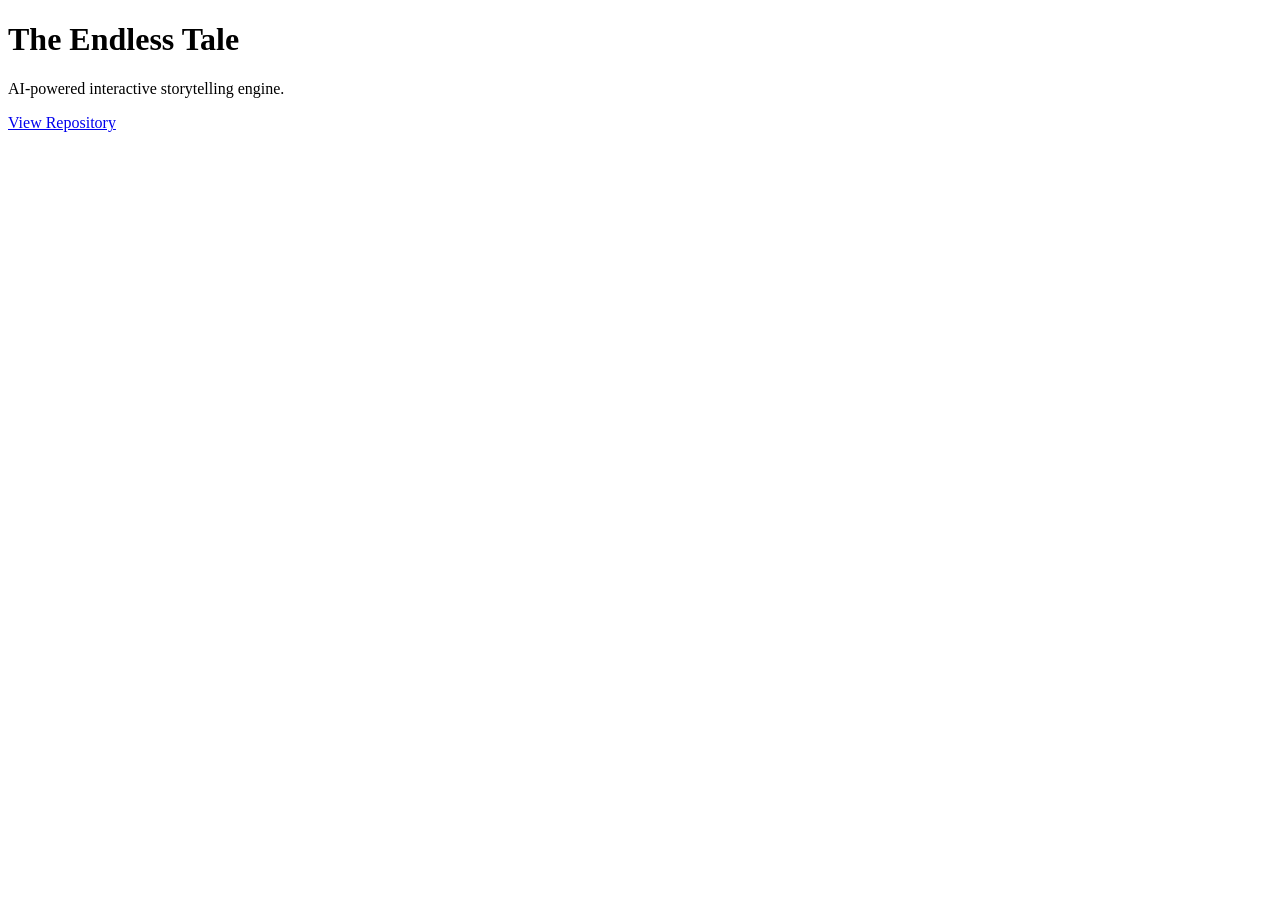
==== docs/index.html @ 94c55a2d "Some doc updates" ====
<!DOCTYPE html>
<html>
<head>
    <meta charset="UTF-8">
    <title>The Endless Tale</title>
    <meta name="google-site-verification" content="d94117fd30831cd6" />
</head>
<body>
    <h1>The Endless Tale</h1>
    <p>AI-powered interactive storytelling engine.</p>

    <p>
        <a href="https://github.com/Jit-Roy/The-Endless-Tale">
            View Repository
        </a>
    </p>
</body>
</html>
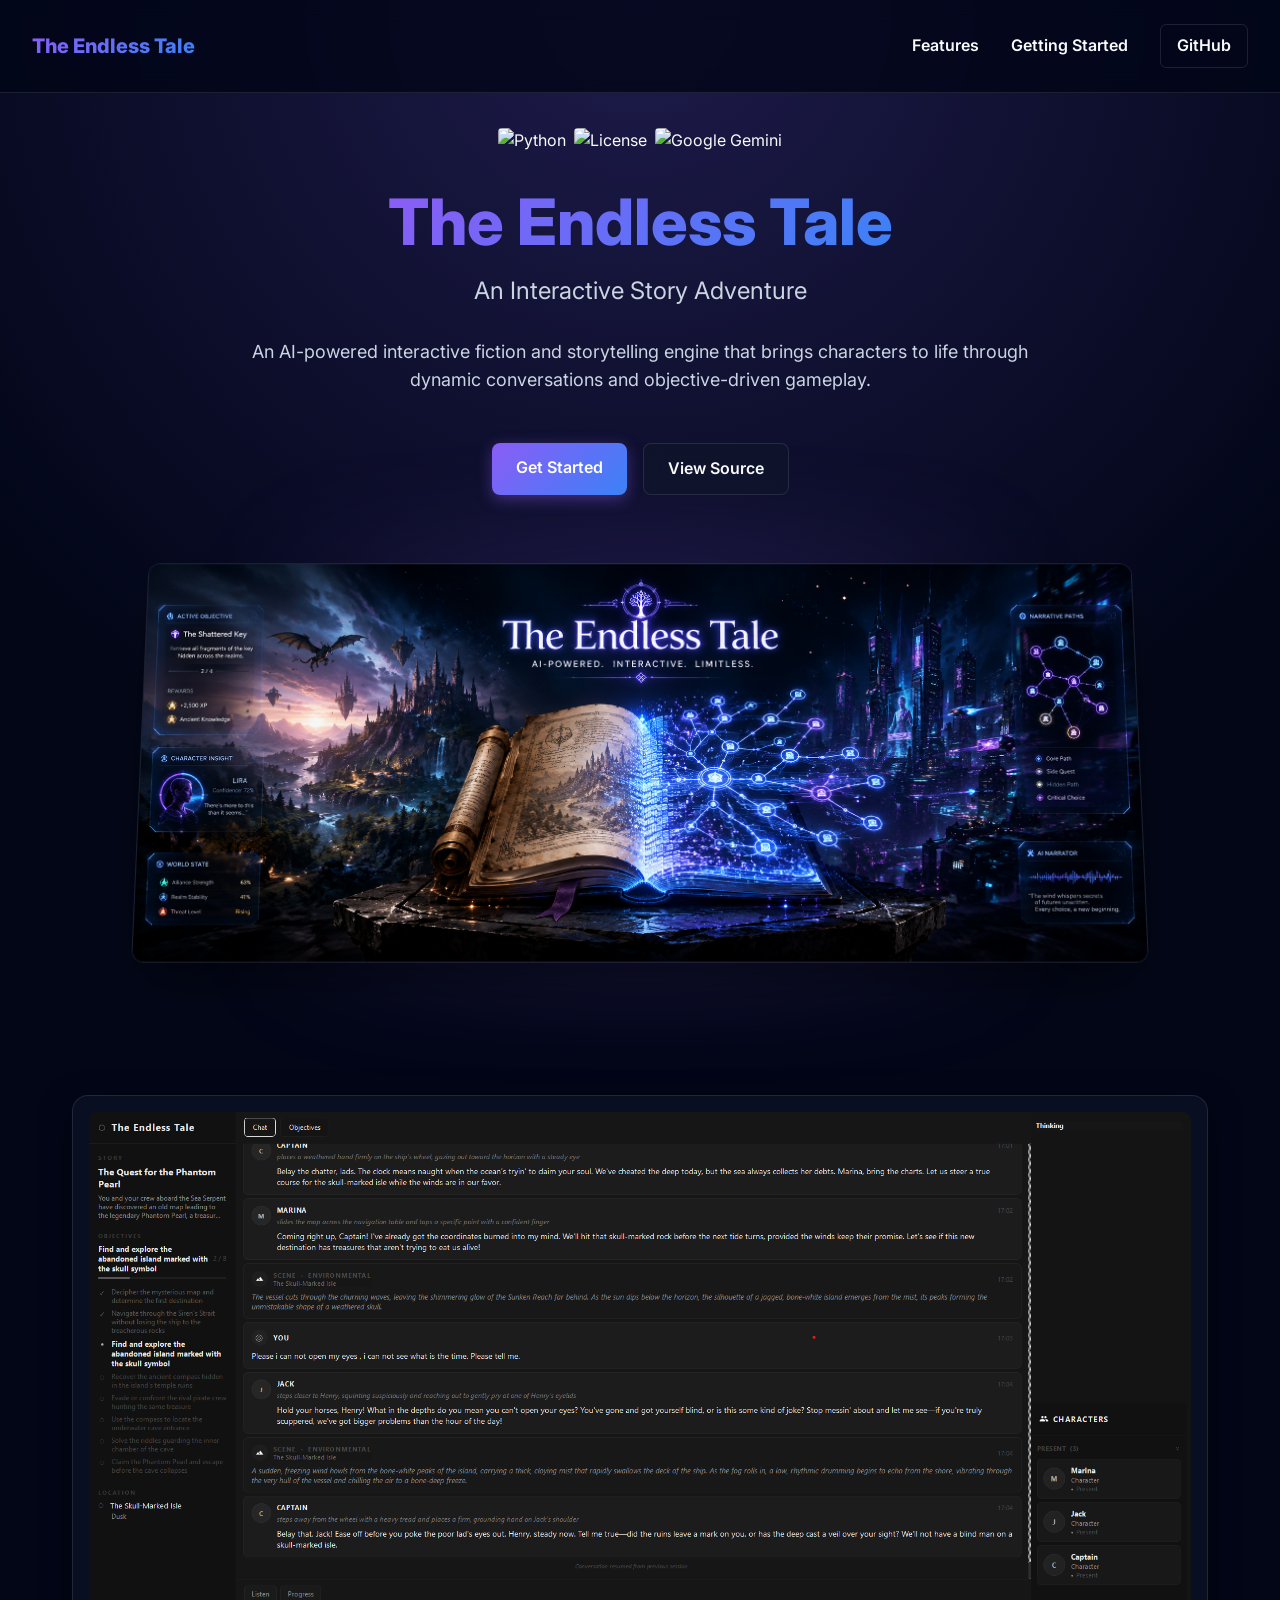
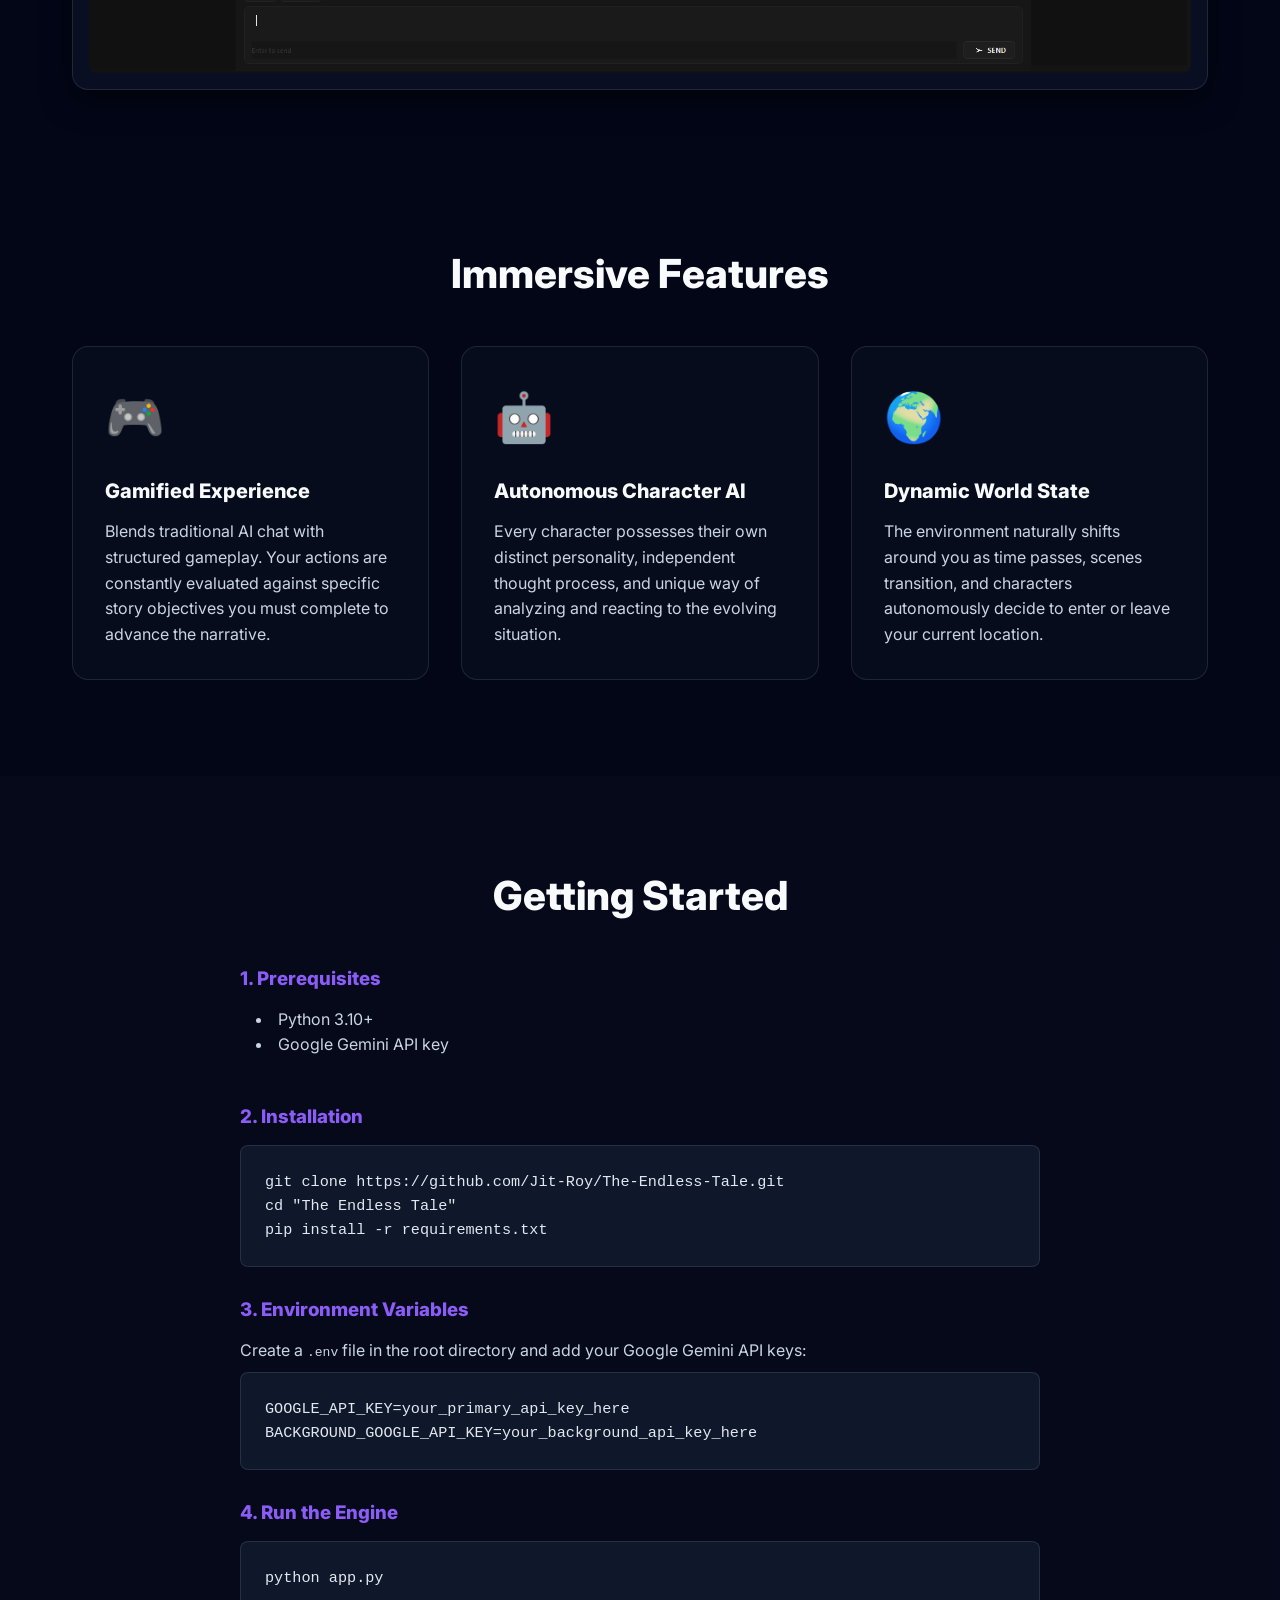
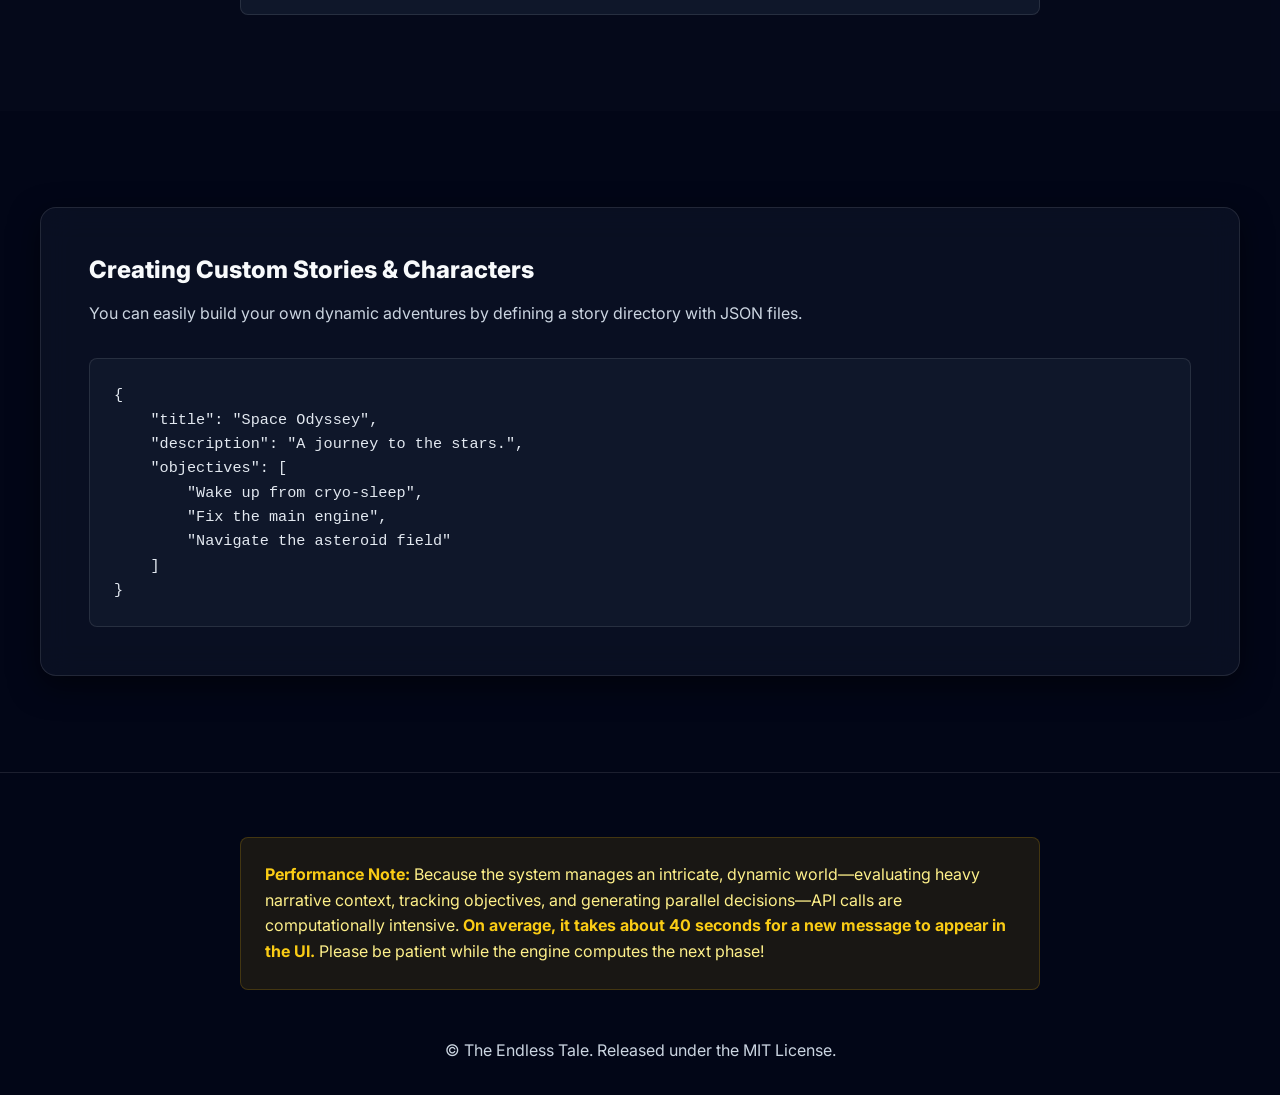
==== commit 2a902922: "Some doc updates" ====
--- a/docs/index.html
+++ b/docs/index.html
@@ -1,18 +1,151 @@
 <!DOCTYPE html>
-<html>
+<html lang="en">
 <head>
     <meta charset="UTF-8">
+    <meta name="viewport" content="width=device-width, initial-scale=1.0">
     <title>The Endless Tale</title>
+    <meta name="description" content="An AI-powered interactive fiction and storytelling engine that brings characters to life through dynamic conversations and objective-driven gameplay.">
     <meta name="google-site-verification" content="d94117fd30831cd6" />
+    <link rel="preconnect" href="https://fonts.googleapis.com">
+    <link rel="preconnect" href="https://fonts.gstatic.com" crossorigin>
+    <link href="https://fonts.googleapis.com/css2?family=Inter:wght@300;400;600;800&display=swap" rel="stylesheet">
+    <link rel="stylesheet" href="styles.css">
 </head>
 <body>
-    <h1>The Endless Tale</h1>
-    <p>AI-powered interactive storytelling engine.</p>
+    <!-- Navbar -->
+    <nav class="navbar">
+        <div class="logo">The Endless Tale</div>
+        <div class="nav-links">
+            <a href="#features">Features</a>
+            <a href="#getting-started">Getting Started</a>
+            <a href="https://github.com/Jit-Roy/The-Endless-Tale" class="btn btn-outline" target="_blank" rel="noopener">GitHub</a>
+        </div>
+    </nav>
 
-    <p>
-        <a href="https://github.com/Jit-Roy/The-Endless-Tale">
-            View Repository
-        </a>
-    </p>
+    <!-- Hero Section -->
+    <header class="hero">
+        <div class="hero-content">
+            <div class="badges">
+                <img src="https://img.shields.io/badge/python-3.10%2B-blue" alt="Python">
+                <img src="https://img.shields.io/badge/license-MIT-green" alt="License">
+                <img src="https://img.shields.io/badge/powered%20by-Google%20Gemini-blue" alt="Google Gemini">
+            </div>
+            <h1 class="gradient-text">The Endless Tale</h1>
+            <h2>An Interactive Story Adventure</h2>
+            <p>An AI-powered interactive fiction and storytelling engine that brings characters to life through dynamic conversations and objective-driven gameplay.</p>
+            <div class="hero-buttons">
+                <a href="#getting-started" class="btn btn-primary">Get Started</a>
+                <a href="https://github.com/Jit-Roy/The-Endless-Tale" class="btn btn-secondary" target="_blank" rel="noopener">View Source</a>
+            </div>
+        </div>
+        <div class="hero-image-container">
+            <img src="image/Banner.png" alt="The Endless Tale Banner" class="hero-banner">
+            <div class="glow-effect"></div>
+        </div>
+    </header>
+
+    <!-- Screenshot Section -->
+    <section class="screenshot-section">
+        <div class="container">
+            <div class="glass-panel">
+                <img src="image/Screenshot.png" alt="The Endless Tale Screenshot" class="app-screenshot">
+            </div>
+        </div>
+    </section>
+
+    <!-- Features -->
+    <section id="features" class="features">
+        <div class="container">
+            <h2 class="section-title">Immersive Features</h2>
+            <div class="feature-grid">
+                <div class="feature-card">
+                    <div class="feature-icon">🎮</div>
+                    <h3>Gamified Experience</h3>
+                    <p>Blends traditional AI chat with structured gameplay. Your actions are constantly evaluated against specific story objectives you must complete to advance the narrative.</p>
+                </div>
+                <div class="feature-card">
+                    <div class="feature-icon">🤖</div>
+                    <h3>Autonomous Character AI</h3>
+                    <p>Every character possesses their own distinct personality, independent thought process, and unique way of analyzing and reacting to the evolving situation.</p>
+                </div>
+                <div class="feature-card">
+                    <div class="feature-icon">🌍</div>
+                    <h3>Dynamic World State</h3>
+                    <p>The environment naturally shifts around you as time passes, scenes transition, and characters autonomously decide to enter or leave your current location.</p>
+                </div>
+            </div>
+        </div>
+    </section>
+
+    <!-- Getting Started -->
+    <section id="getting-started" class="getting-started">
+        <div class="container">
+            <h2 class="section-title">Getting Started</h2>
+            
+            <div class="setup-steps">
+                <div class="step">
+                    <h3>1. Prerequisites</h3>
+                    <ul>
+                        <li>Python 3.10+</li>
+                        <li>Google Gemini API key</li>
+                    </ul>
+                </div>
+                
+                <div class="step">
+                    <h3>2. Installation</h3>
+                    <div class="code-block">
+                        <pre><code>git clone https://github.com/Jit-Roy/The-Endless-Tale.git
+cd "The Endless Tale"
+pip install -r requirements.txt</code></pre>
+                    </div>
+                </div>
+
+                <div class="step">
+                    <h3>3. Environment Variables</h3>
+                    <p>Create a <code>.env</code> file in the root directory and add your Google Gemini API keys:</p>
+                    <div class="code-block">
+                        <pre><code>GOOGLE_API_KEY=your_primary_api_key_here
+BACKGROUND_GOOGLE_API_KEY=your_background_api_key_here</code></pre>
+                    </div>
+                </div>
+
+                <div class="step">
+                    <h3>4. Run the Engine</h3>
+                    <div class="code-block">
+                        <pre><code>python app.py</code></pre>
+                    </div>
+                </div>
+            </div>
+        </div>
+    </section>
+
+    <!-- Custom Stories -->
+    <section class="custom-stories">
+        <div class="container glass-panel">
+            <h2>Creating Custom Stories & Characters</h2>
+            <p>You can easily build your own dynamic adventures by defining a story directory with JSON files.</p>
+            <div class="code-block json">
+                <pre><code>{
+    "title": "Space Odyssey",
+    "description": "A journey to the stars.",
+    "objectives": [
+        "Wake up from cryo-sleep",
+        "Fix the main engine",
+        "Navigate the asteroid field"
+    ]
+}</code></pre>
+            </div>
+        </div>
+    </section>
+
+    <!-- Footer -->
+    <footer>
+        <div class="container">
+            <div class="performance-note">
+                <strong>Performance Note:</strong> Because the system manages an intricate, dynamic world—evaluating heavy narrative context, tracking objectives, and generating parallel decisions—API calls are computationally intensive. <strong>On average, it takes about 40 seconds for a new message to appear in the UI.</strong> Please be patient while the engine computes the next phase!
+            </div>
+            <p>&copy; The Endless Tale. Released under the MIT License.</p>
+        </div>
+    </footer>
 </body>
 </html>
--- a/docs/styles.css
+++ b/docs/styles.css
@@ -0,0 +1,406 @@
+:root {
+    --bg-primary: #020617;
+    --bg-secondary: #0f172a;
+    --text-primary: #f8fafc;
+    --text-secondary: #cbd5e1;
+    --accent: #8b5cf6;
+    --accent-hover: #a78bfa;
+    --gradient-1: linear-gradient(135deg, #8b5cf6, #3b82f6);
+    --glass-bg: rgba(15, 23, 42, 0.6);
+    --glass-border: rgba(255, 255, 255, 0.1);
+}
+
+* {
+    margin: 0;
+    padding: 0;
+    box-sizing: border-box;
+}
+
+body {
+    font-family: 'Inter', -apple-system, BlinkMacSystemFont, "Segoe UI", Roboto, sans-serif;
+    background-color: var(--bg-primary);
+    color: var(--text-primary);
+    line-height: 1.6;
+    overflow-x: hidden;
+}
+
+/* Typography */
+h1, h2, h3 {
+    font-weight: 800;
+    line-height: 1.2;
+}
+
+.gradient-text {
+    background: var(--gradient-1);
+    -webkit-background-clip: text;
+    -webkit-text-fill-color: transparent;
+    display: inline-block;
+}
+
+.section-title {
+    text-align: center;
+    font-size: 2.5rem;
+    margin-bottom: 3rem;
+}
+
+p {
+    color: var(--text-secondary);
+}
+
+a {
+    text-decoration: none;
+    color: var(--accent);
+    transition: color 0.3s ease;
+}
+
+a:hover {
+    color: var(--accent-hover);
+}
+
+.container {
+    max-width: 1200px;
+    margin: 0 auto;
+    padding: 0 2rem;
+}
+
+/* Navbar */
+.navbar {
+    display: flex;
+    justify-content: space-between;
+    align-items: center;
+    padding: 1.5rem 2rem;
+    background: rgba(2, 6, 23, 0.8);
+    backdrop-filter: blur(10px);
+    -webkit-backdrop-filter: blur(10px);
+    position: fixed;
+    width: 100%;
+    top: 0;
+    z-index: 1000;
+    border-bottom: 1px solid var(--glass-border);
+}
+
+.logo {
+    font-weight: 800;
+    font-size: 1.25rem;
+    background: var(--gradient-1);
+    -webkit-background-clip: text;
+    -webkit-text-fill-color: transparent;
+}
+
+.nav-links {
+    display: flex;
+    gap: 2rem;
+    align-items: center;
+}
+
+.nav-links a {
+    color: var(--text-primary);
+    font-weight: 600;
+}
+
+.nav-links a:hover {
+    color: var(--accent);
+}
+
+/* Buttons */
+.btn {
+    padding: 0.75rem 1.5rem;
+    border-radius: 8px;
+    font-weight: 600;
+    cursor: pointer;
+    transition: all 0.3s ease;
+    display: inline-block;
+}
+
+.btn-primary {
+    background: var(--gradient-1);
+    color: white !important;
+    border: none;
+    box-shadow: 0 4px 15px rgba(139, 92, 246, 0.4);
+}
+
+.btn-primary:hover {
+    transform: translateY(-2px);
+    box-shadow: 0 6px 20px rgba(139, 92, 246, 0.6);
+}
+
+.btn-secondary {
+    background: var(--glass-bg);
+    color: var(--text-primary) !important;
+    border: 1px solid var(--glass-border);
+    backdrop-filter: blur(10px);
+}
+
+.btn-secondary:hover {
+    background: rgba(255, 255, 255, 0.1);
+}
+
+.btn-outline {
+    border: 1px solid var(--glass-border);
+    padding: 0.5rem 1rem;
+    border-radius: 6px;
+}
+
+.btn-outline:hover {
+    border-color: var(--accent);
+}
+
+/* Hero Section */
+.hero {
+    min-height: 100vh;
+    display: flex;
+    flex-direction: column;
+    justify-content: center;
+    align-items: center;
+    text-align: center;
+    padding: 8rem 2rem 4rem;
+    position: relative;
+    background: radial-gradient(circle at 50% 0%, #1e1b4b 0%, #020617 70%);
+}
+
+.hero-content {
+    max-width: 800px;
+    z-index: 2;
+    animation: fadeInUp 1s ease-out;
+}
+
+.badges {
+    display: flex;
+    justify-content: center;
+    gap: 0.5rem;
+    flex-wrap: wrap;
+    margin-bottom: 2rem;
+}
+
+.badges img {
+    height: 24px;
+    border-radius: 4px;
+}
+
+.hero h1 {
+    font-size: 4rem;
+    margin-bottom: 1rem;
+}
+
+.hero h2 {
+    font-size: 1.5rem;
+    color: var(--text-secondary);
+    margin-bottom: 2rem;
+    font-weight: 400;
+}
+
+.hero p {
+    font-size: 1.125rem;
+    margin-bottom: 3rem;
+}
+
+.hero-buttons {
+    display: flex;
+    justify-content: center;
+    gap: 1rem;
+    margin-bottom: 4rem;
+}
+
+.hero-image-container {
+    position: relative;
+    max-width: 1000px;
+    width: 100%;
+    margin: 0 auto;
+    z-index: 1;
+    perspective: 1000px;
+}
+
+.hero-banner {
+    width: 100%;
+    border-radius: 12px;
+    border: 1px solid var(--glass-border);
+    box-shadow: 0 25px 50px -12px rgba(0, 0, 0, 0.5);
+    transform: rotateX(5deg);
+    transition: transform 0.5s ease;
+}
+
+.hero-banner:hover {
+    transform: rotateX(0deg);
+}
+
+.glow-effect {
+    position: absolute;
+    top: 50%;
+    left: 50%;
+    transform: translate(-50%, -50%);
+    width: 120%;
+    height: 120%;
+    background: radial-gradient(circle, rgba(139, 92, 246, 0.2) 0%, rgba(0,0,0,0) 70%);
+    z-index: -1;
+    filter: blur(40px);
+    pointer-events: none;
+}
+
+/* Screenshot Section */
+.screenshot-section {
+    padding: 4rem 0;
+    position: relative;
+}
+
+.glass-panel {
+    background: var(--glass-bg);
+    border: 1px solid var(--glass-border);
+    border-radius: 16px;
+    padding: 1rem;
+    backdrop-filter: blur(16px);
+    -webkit-backdrop-filter: blur(16px);
+    box-shadow: 0 10px 30px rgba(0,0,0,0.5);
+}
+
+.app-screenshot {
+    width: 100%;
+    border-radius: 8px;
+    display: block;
+}
+
+/* Features */
+.features {
+    padding: 6rem 0;
+}
+
+.feature-grid {
+    display: grid;
+    grid-template-columns: repeat(auto-fit, minmax(300px, 1fr));
+    gap: 2rem;
+}
+
+.feature-card {
+    background: rgba(15, 23, 42, 0.4);
+    border: 1px solid var(--glass-border);
+    border-radius: 16px;
+    padding: 2rem;
+    transition: transform 0.3s ease, background 0.3s ease, border-color 0.3s ease;
+}
+
+.feature-card:hover {
+    transform: translateY(-5px);
+    background: rgba(30, 41, 59, 0.6);
+    border-color: rgba(139, 92, 246, 0.5);
+}
+
+.feature-icon {
+    font-size: 3rem;
+    margin-bottom: 1.5rem;
+}
+
+.feature-card h3 {
+    font-size: 1.25rem;
+    margin-bottom: 1rem;
+}
+
+/* Getting Started */
+.getting-started {
+    padding: 6rem 0;
+    background: rgba(15, 23, 42, 0.2);
+}
+
+.setup-steps {
+    max-width: 800px;
+    margin: 0 auto;
+    display: flex;
+    flex-direction: column;
+    gap: 2rem;
+}
+
+.step h3 {
+    margin-bottom: 1rem;
+    color: var(--accent);
+}
+
+.step ul {
+    list-style-position: inside;
+    color: var(--text-secondary);
+    margin-bottom: 1rem;
+    padding-left: 1rem;
+}
+
+.code-block {
+    background: #0f172a;
+    border: 1px solid var(--glass-border);
+    border-radius: 8px;
+    padding: 1.5rem;
+    overflow-x: auto;
+    font-family: 'Consolas', 'Monaco', 'Courier New', monospace;
+    position: relative;
+    margin-top: 0.5rem;
+}
+
+.code-block pre {
+    color: #e2e8f0;
+    font-size: 0.95rem;
+}
+
+/* Custom Stories */
+.custom-stories {
+    padding: 6rem 0;
+}
+
+.custom-stories h2 {
+    margin-bottom: 1rem;
+}
+
+.custom-stories p {
+    margin-bottom: 2rem;
+}
+
+.custom-stories .glass-panel {
+    padding: 3rem;
+}
+
+/* Footer */
+footer {
+    padding: 4rem 0 2rem;
+    border-top: 1px solid var(--glass-border);
+    text-align: center;
+}
+
+.performance-note {
+    max-width: 800px;
+    margin: 0 auto 3rem;
+    padding: 1.5rem;
+    background: rgba(234, 179, 8, 0.1);
+    border: 1px solid rgba(234, 179, 8, 0.2);
+    border-radius: 8px;
+    color: #fef08a;
+    text-align: left;
+}
+
+.performance-note strong {
+    color: #facc15;
+}
+
+/* Animations */
+@keyframes fadeInUp {
+    from {
+        opacity: 0;
+        transform: translateY(20px);
+    }
+    to {
+        opacity: 1;
+        transform: translateY(0);
+    }
+}
+
+/* Responsive */
+@media (max-width: 768px) {
+    .hero h1 {
+        font-size: 2.5rem;
+    }
+    .hero h2 {
+        font-size: 1.25rem;
+    }
+    .nav-links {
+        display: none;
+    }
+    .hero {
+        padding: 6rem 1rem 3rem;
+    }
+    .custom-stories .glass-panel {
+        padding: 1.5rem;
+    }
+}
